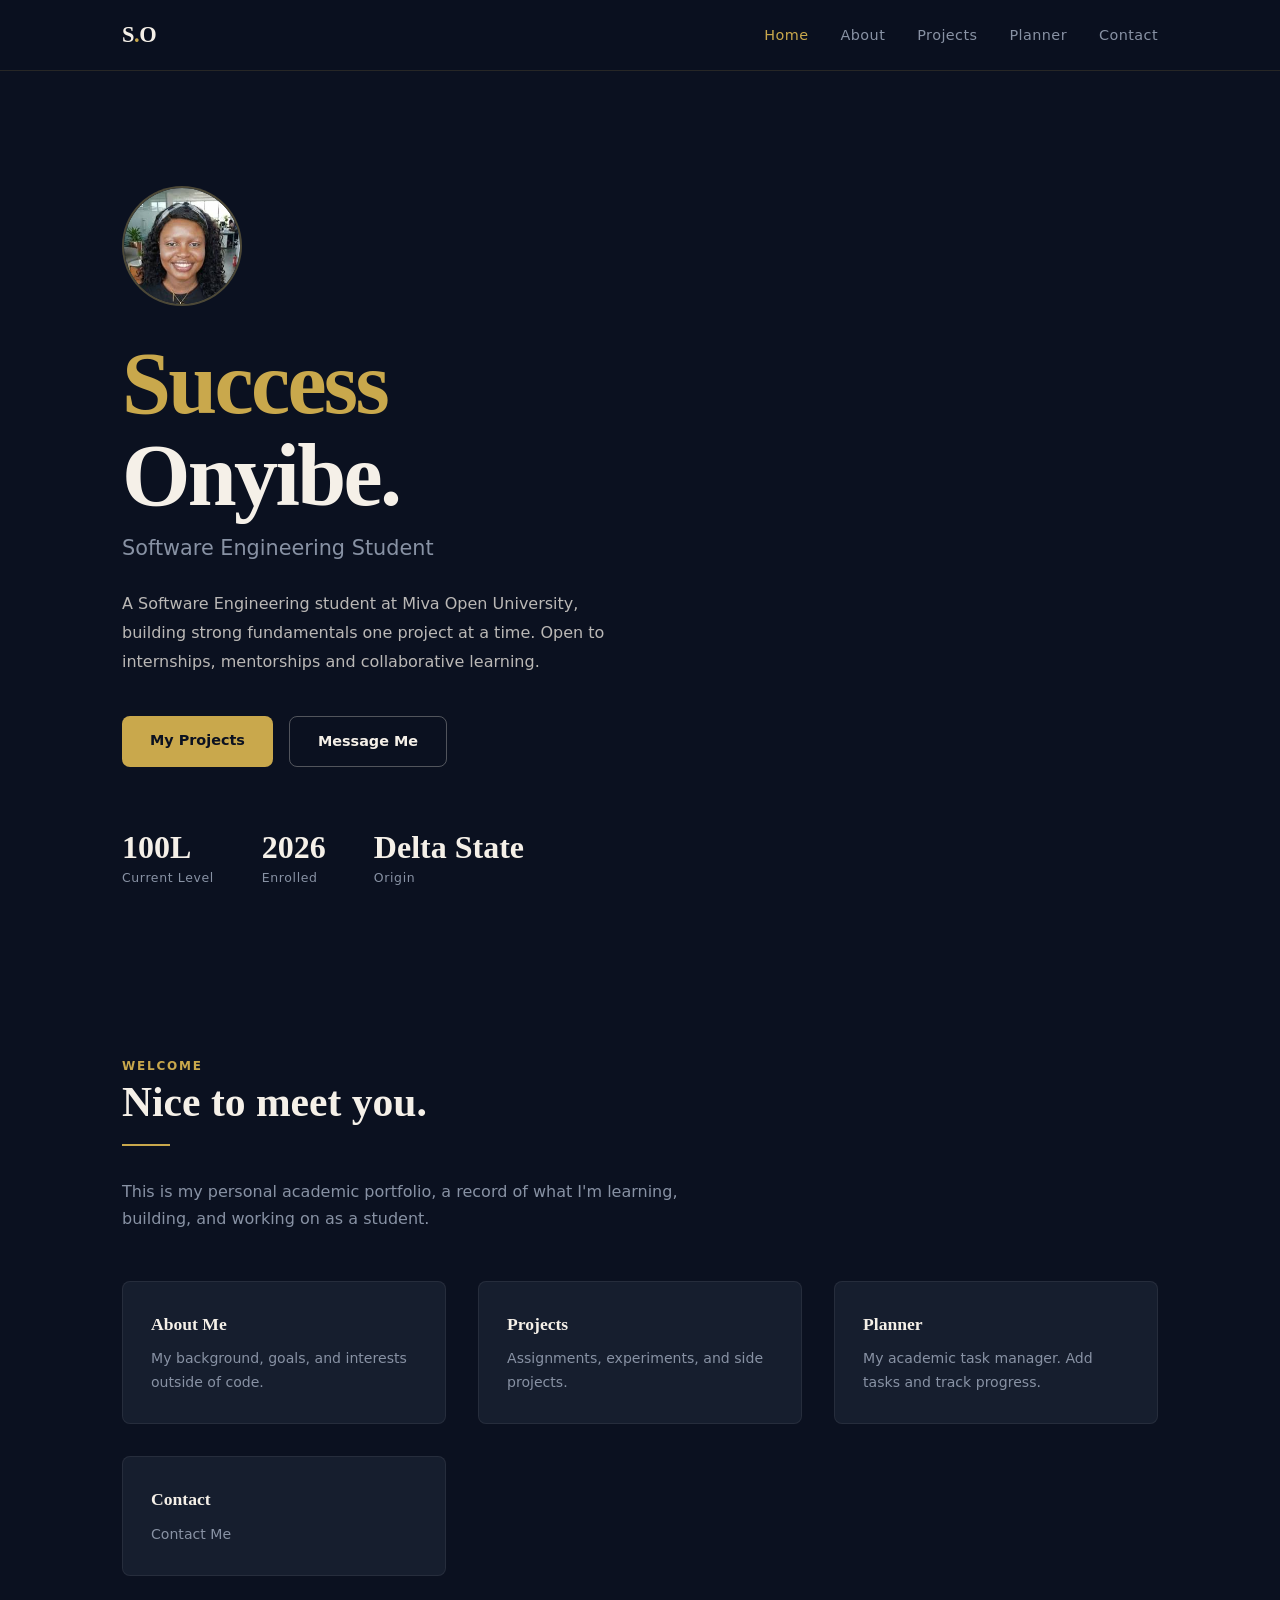
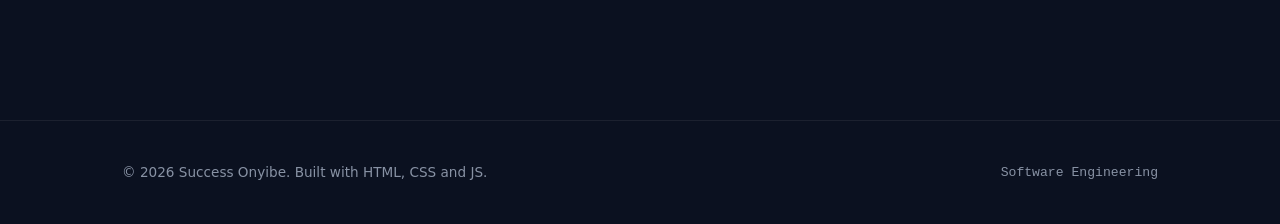
==== index.html @ 8c94c054 "Adding project files" ====
<!DOCTYPE html>
<html lang="en">
<head>
  <meta charset="UTF-8" />
  <meta name="viewport" content="width=device-width, initial-scale=1.0" />
  <title>Success Onyibe Portfolio</title>
  <meta name="description" content="Success Onyibe is a first-year Software Engineering student at Miva Open University, Lagos, Nigeria." />
  <link rel="stylesheet" href="style.css" />
</head>
<body>
  <header>
    <nav>
      <a href="index.html" class="nav-logo">S<span>.</span>O</a>
      <ul class="nav-links" id="nav-links">
        <li><a href="index.html" aria-current="page">Home</a></li>
        <li><a href="about.html">About</a></li>
        <li><a href="projects.html">Projects</a></li>
        <li><a href="planner.html">Planner</a></li>
        <li><a href="contact.html">Contact</a></li>
      </ul>
      <button class="hamburger" id="hamburger" aria-label="Toggle navigation" aria-expanded="false">
        <span></span><span></span><span></span>
      </button>
    </nav>
  </header>

  <main id="main">

    <section id="hero">
      <div class="hero-photo">
        <img src="photo.jpg" alt="Success Onyibe" />
      </div>

      <h1 class="hero-name">
        <em>Success</em><br />Onyibe.
      </h1>

      <p class="hero-role">Software Engineering Student</p>

      <p class="hero-bio">
        A Software Engineering student at Miva Open University, building strong fundamentals one project at a time. 
        Open to internships, mentorships and collaborative learning.
      </p>

      <div class="hero-actions">
        <a href="projects.html" class="btn btn-primary">My Projects</a>
        <a href="contact.html"  class="btn btn-outline">Message Me</a>
      </div>

      <div class="hero-stats">
        <div class="stat-item">
          <span class="stat-number">100L</span>
          <span class="stat-label">Current Level</span>
        </div>
        <div class="stat-item">
          <span class="stat-number">2026</span>
          <span class="stat-label">Enrolled</span>
        </div>
        <div class="stat-item">
          <span class="stat-number">Delta State</span>
          <span class="stat-label">Origin</span>
        </div>
      </div>
    </section>

    <section class="section">
      <div class="container">
        <span class="section-label">Welcome</span>
        <h2 class="section-title">Nice to meet you.</h2>
        <div class="divider"></div>
        <p class="section-sub">
          This is my personal academic portfolio, a record of what I'm learning,
          building, and working on as a student.
        </p>

        <div class="grid-3">
          <a href="about.html" class="card" style="text-decoration:none; color:inherit;">
            <h3 style="font-family:var(--font-display); font-size:1.1rem; color:var(--offwhite); margin-bottom:0.5rem;">About Me</h3>
            <p style="font-size:0.88rem; color:var(--slate);">My background, goals, and interests outside of code.</p>
          </a>

          <a href="projects.html" class="card" style="text-decoration:none; color:inherit;">
            <h3 style="font-family:var(--font-display); font-size:1.1rem; color:var(--offwhite); margin-bottom:0.5rem;">Projects</h3>
            <p style="font-size:0.88rem; color:var(--slate);">Assignments, experiments, and side projects.</p>
          </a>

          <a href="planner.html" class="card" style="text-decoration:none; color:inherit;">
            <h3 style="font-family:var(--font-display); font-size:1.1rem; color:var(--offwhite); margin-bottom:0.5rem;">Planner</h3>
            <p style="font-size:0.88rem; color:var(--slate);">My academic task manager. Add tasks and track progress.</p>
          </a>

          <a href="contact.html" class="card" style="text-decoration:none; color:inherit;">
            <h3 style="font-family:var(--font-display); font-size:1.1rem; color:var(--offwhite); margin-bottom:0.5rem;">Contact</h3>
            <p style="font-size:0.88rem; color:var(--slate);">Contact Me</p>
          </a>
        </div>
        
      </div>
    </section>

  </main>

  <footer>
    <div class="container footer-inner">
      <p class="footer-copy">&copy; 2026 Success Onyibe. Built with HTML, CSS and JS.</p>
      <p class="footer-note">Software Engineering</p>
    </div>
  </footer>

  <script src="script.js"></script>
</body>
</html>
---- style.css ----
/* ============================================================
   PORTFOLIO STYLESHEET — Success Onyibe
   All vanilla CSS. No libraries or frameworks.
   ============================================================ */


/* ── 1. CUSTOM PROPERTIES (variables) ── */
:root {
  --navy:      #0B1120;
  --navy-mid:  #111827;
  --navy-card: #161E2E;
  --gold:      #C9A84C;
  --gold-dim:  #a07e30;
  --offwhite:  #F5F0E8;
  --slate:     #8892A4;
  --white:     #ffffff;

  --font-display: Georgia, "Times New Roman", serif;
  --font-body:    system-ui, -apple-system, sans-serif;
  --font-mono:    "Courier New", Courier, monospace;

  --radius:   8px;
  --max-w:    1100px;
  --gap:      2rem;
  --transition: 0.25s ease;
}


/* ── 2. RESET & BASE ── */
*, *::before, *::after {
  box-sizing: border-box;
  margin: 0;
  padding: 0;
}

html {
  scroll-behavior: smooth;
}

body {
  background-color: var(--navy);
  color: var(--offwhite);
  font-family: var(--font-body);
  font-size: 1rem;
  line-height: 1.7;
  min-height: 100vh;
}

img {
  display: block;
  max-width: 100%;
}

a {
  color: var(--gold);
  text-decoration: none;
  transition: opacity var(--transition);
}

a:hover {
  opacity: 0.8;
}

ul {
  list-style: none;
}


/* ── 3. SKIP LINK (accessibility) ── */
.skip-link {
  position: absolute;
  top: -100px;
  left: 1rem;
  background: var(--gold);
  color: var(--navy);
  padding: 0.5rem 1rem;
  border-radius: var(--radius);
  font-weight: 700;
  z-index: 9999;
  transition: top 0.2s;
}

.skip-link:focus {
  top: 1rem;
}


/* ── 4. NAVIGATION ── */
header {
  position: sticky;
  top: 0;
  z-index: 100;
  background: rgba(11, 17, 32, 0.92);
  backdrop-filter: blur(10px);
  border-bottom: 1px solid rgba(201, 168, 76, 0.15);
}

nav {
  max-width: var(--max-w);
  margin: 0 auto;
  padding: 1rem 2rem;
  display: flex;
  align-items: center;
  justify-content: space-between;
}

.nav-logo {
  font-family: var(--font-display);
  font-size: 1.4rem;
  font-weight: 700;
  color: var(--offwhite);
  letter-spacing: -0.02em;
}

.nav-logo span {
  color: var(--gold);
}

.nav-links {
  display: flex;
  gap: 2rem;
}

.nav-links a {
  color: var(--slate);
  font-size: 0.9rem;
  font-weight: 500;
  letter-spacing: 0.03em;
  transition: color var(--transition);
}

.nav-links a:hover,
.nav-links a[aria-current="page"] {
  color: var(--offwhite);
  opacity: 1;
}

.nav-links a[aria-current="page"] {
  color: var(--gold);
}

/* Hamburger (mobile) */
.hamburger {
  display: none;
  flex-direction: column;
  gap: 5px;
  background: none;
  border: none;
  cursor: pointer;
  padding: 4px;
}

.hamburger span {
  display: block;
  width: 24px;
  height: 2px;
  background: var(--offwhite);
  transition: transform var(--transition), opacity var(--transition);
}

.hamburger.open span:nth-child(1) { transform: rotate(45deg) translate(5px, 5px); }
.hamburger.open span:nth-child(2) { opacity: 0; }
.hamburger.open span:nth-child(3) { transform: rotate(-45deg) translate(5px, -5px); }


/* ── 5. LAYOUT HELPERS ── */
.container {
  max-width: var(--max-w);
  margin: 0 auto;
  padding: 0 2rem;
}

.section {
  padding: 5rem 0;
}

.section-label {
  font-size: 0.75rem;
  font-weight: 700;
  letter-spacing: 0.15em;
  text-transform: uppercase;
  color: var(--gold);
  margin-bottom: 0.75rem;
}

.section-title {
  font-family: var(--font-display);
  font-size: clamp(1.8rem, 4vw, 2.6rem);
  font-weight: 700;
  color: var(--offwhite);
  line-height: 1.2;
  margin-bottom: 1rem;
}

.section-sub {
  color: var(--slate);
  max-width: 560px;
  margin-bottom: 3rem;
}

/* divider line */
.divider {
  width: 48px;
  height: 2px;
  background: var(--gold);
  margin: 1rem 0 2rem;
}


/* ── 6. BUTTONS ── */
.btn {
  display: inline-block;
  padding: 0.75rem 1.75rem;
  border-radius: var(--radius);
  font-size: 0.9rem;
  font-weight: 600;
  cursor: pointer;
  transition: transform var(--transition), box-shadow var(--transition);
  border: none;
}

.btn:hover {
  transform: translateY(-2px);
  box-shadow: 0 6px 20px rgba(0,0,0,0.4);
  opacity: 1;
}

.btn-primary {
  background: var(--gold);
  color: var(--navy);
}

.btn-outline {
  background: transparent;
  color: var(--offwhite);
  border: 1px solid rgba(245, 240, 232, 0.3);
}

.btn-outline:hover {
  border-color: var(--gold);
  color: var(--gold);
}


/* ── 7. HERO SECTION ── */
#hero {
  min-height: 100vh;
  display: flex;
  flex-direction: column;
  justify-content: center;
  padding: 6rem 2rem 4rem;
  max-width: var(--max-w);
  margin: 0 auto;
}

.hero-greeting {
  font-family: var(--font-mono);
  font-size: 0.9rem;
  color: var(--gold);
  margin-bottom: 1.25rem;
  display: flex;
  align-items: center;
  gap: 0.5rem;
}

.hero-greeting::before {
  content: ">";
  font-weight: 700;
}

.hero-name {
  font-family: var(--font-display);
  font-size: clamp(2.8rem, 8vw, 5.5rem);
  font-weight: 700;
  line-height: 1.05;
  color: var(--offwhite);
  letter-spacing: -0.03em;
  margin-bottom: 0.5rem;
}

.hero-name em {
  color: var(--gold);
  font-style: normal;
}

.hero-role {
  font-size: clamp(1rem, 2.5vw, 1.3rem);
  color: var(--slate);
  margin-bottom: 1.5rem;
}

.hero-bio {
  max-width: 520px;
  color: rgba(245, 240, 232, 0.75);
  line-height: 1.8;
  margin-bottom: 2.5rem;
}

.hero-actions {
  display: flex;
  gap: 1rem;
  flex-wrap: wrap;
  margin-bottom: 4rem;
}

.hero-stats {
  display: flex;
  gap: 3rem;
  flex-wrap: wrap;
}

.stat-item {
  display: flex;
  flex-direction: column;
}

.stat-number {
  font-family: var(--font-display);
  font-size: 2rem;
  font-weight: 700;
  color: var(--offwhite);
  line-height: 1;
}

.stat-label {
  font-size: 0.78rem;
  color: var(--slate);
  letter-spacing: 0.05em;
  margin-top: 0.25rem;
}

/* Photo placeholder (for when student adds real photo) */
.hero-photo {
  width: 120px;
  height: 120px;
  border-radius: 50%;
  background: var(--navy-card);
  border: 2px solid rgba(201, 168, 76, 0.3);
  display: flex;
  align-items: center;
  justify-content: center;
  font-size: 2.5rem;
  margin-bottom: 2rem;
  overflow: hidden;
}

.hero-photo img {
  width: 100%;
  height: 100%;
  object-fit: cover;
  border-radius: 50%;
}


/* ── 8. CARDS ── */
.card {
  background: var(--navy-card);
  border: 1px solid rgba(245, 240, 232, 0.07);
  border-radius: var(--radius);
  padding: 1.75rem;
  transition: border-color var(--transition), transform var(--transition);
}

.card:hover {
  border-color: rgba(201, 168, 76, 0.35);
  transform: translateY(-3px);
}

/* Grid for 3 columns */
.grid-3 {
  display: grid;
  grid-template-columns: repeat(3, 1fr);
  gap: var(--gap);
}

/* Grid for 2 columns */
.grid-2 {
  display: grid;
  grid-template-columns: repeat(2, 1fr);
  gap: var(--gap);
}


/* ── 9. SKILLS PAGE ── */
.skill-bar-wrap {
  margin-top: 0.75rem;
}

.skill-bar-label {
  display: flex;
  justify-content: space-between;
  font-size: 0.82rem;
  color: var(--slate);
  margin-bottom: 0.4rem;
}

.skill-bar-track {
  height: 4px;
  background: rgba(245, 240, 232, 0.08);
  border-radius: 4px;
  overflow: hidden;
}

.skill-bar-fill {
  height: 100%;
  background: var(--gold);
  border-radius: 4px;
  width: 0;
  transition: width 1s ease;
}

.skill-name {
  font-weight: 600;
  color: var(--offwhite);
  margin-bottom: 0.3rem;
}

.skill-desc {
  font-size: 0.85rem;
  color: var(--slate);
}

/* Tools list */
.tools-list {
  display: flex;
  flex-wrap: wrap;
  gap: 0.6rem;
  margin-top: 2rem;
}

.tool-tag {
  background: rgba(201, 168, 76, 0.1);
  border: 1px solid rgba(201, 168, 76, 0.25);
  color: var(--gold);
  padding: 0.35rem 0.85rem;
  border-radius: 99px;
  font-size: 0.82rem;
  font-family: var(--font-mono);
}


/* ── 10. PROJECTS PAGE ── */
.project-card {
  background: var(--navy-card);
  border: 1px solid rgba(245, 240, 232, 0.07);
  border-radius: var(--radius);
  overflow: hidden;
  transition: border-color var(--transition), transform var(--transition);
}

.project-card:hover {
  border-color: rgba(201, 168, 76, 0.35);
  transform: translateY(-3px);
}

.project-img {
  width: 100%;
  height: 180px;
  background: var(--navy-mid);
  display: flex;
  align-items: center;
  justify-content: center;
  color: var(--slate);
  font-size: 0.85rem;
  font-family: var(--font-mono);
  border-bottom: 1px solid rgba(245, 240, 232, 0.06);
}

.project-img img {
  width: 100%;
  height: 100%;
  object-fit: cover;
}

.project-body {
  padding: 1.5rem;
}

.project-tag {
  font-size: 0.72rem;
  font-weight: 700;
  letter-spacing: 0.1em;
  text-transform: uppercase;
  color: var(--gold);
  margin-bottom: 0.5rem;
}

.project-title {
  font-family: var(--font-display);
  font-size: 1.15rem;
  color: var(--offwhite);
  margin-bottom: 0.6rem;
}

.project-desc {
  font-size: 0.88rem;
  color: var(--slate);
  line-height: 1.7;
  margin-bottom: 1.2rem;
}

.project-links {
  display: flex;
  gap: 1rem;
  font-size: 0.85rem;
}

.project-links a {
  color: var(--gold);
  font-weight: 600;
}


/* ── 11. ACADEMIC PLANNER ── */
.planner-form {
  display: flex;
  gap: 0.75rem;
  margin-bottom: 2rem;
  flex-wrap: wrap;
}

.planner-form input,
.planner-form select {
  flex: 1;
  min-width: 160px;
  padding: 0.7rem 1rem;
  background: var(--navy-card);
  border: 1px solid rgba(245, 240, 232, 0.12);
  border-radius: var(--radius);
  color: var(--offwhite);
  font-family: var(--font-body);
  font-size: 0.9rem;
  outline: none;
  transition: border-color var(--transition);
}

.planner-form input:focus,
.planner-form select:focus {
  border-color: var(--gold);
}

.planner-form select option {
  background: var(--navy-mid);
}

.task-filters {
  display: flex;
  gap: 0.5rem;
  margin-bottom: 1.5rem;
  flex-wrap: wrap;
}

.filter-btn {
  padding: 0.4rem 1rem;
  border-radius: 99px;
  border: 1px solid rgba(245, 240, 232, 0.12);
  background: transparent;
  color: var(--slate);
  font-size: 0.82rem;
  cursor: pointer;
  transition: all var(--transition);
}

.filter-btn.active,
.filter-btn:hover {
  background: var(--gold);
  color: var(--navy);
  border-color: var(--gold);
}

/* task list */
#task-list {
  display: flex;
  flex-direction: column;
  gap: 0.75rem;
}

.task-item {
  display: flex;
  align-items: center;
  gap: 1rem;
  background: var(--navy-card);
  border: 1px solid rgba(245, 240, 232, 0.07);
  border-radius: var(--radius);
  padding: 1rem 1.25rem;
  transition: border-color var(--transition);
  animation: slideIn 0.25s ease;
}

@keyframes slideIn {
  from { opacity: 0; transform: translateY(-8px); }
  to   { opacity: 1; transform: translateY(0); }
}

.task-item.done {
  opacity: 0.5;
}

.task-checkbox {
  width: 18px;
  height: 18px;
  border: 2px solid var(--slate);
  border-radius: 4px;
  cursor: pointer;
  flex-shrink: 0;
  display: flex;
  align-items: center;
  justify-content: center;
  transition: all var(--transition);
  background: transparent;
  color: transparent;
  font-size: 12px;
}

.task-item.done .task-checkbox {
  background: var(--gold);
  border-color: var(--gold);
  color: var(--navy);
}

.task-text {
  flex: 1;
  font-size: 0.92rem;
}

.task-item.done .task-text {
  text-decoration: line-through;
}

.task-priority {
  font-size: 0.72rem;
  font-weight: 700;
  letter-spacing: 0.08em;
  text-transform: uppercase;
  padding: 0.2rem 0.6rem;
  border-radius: 99px;
}

.priority-high   { background: rgba(239,68,68,0.15);  color: #f87171; }
.priority-medium { background: rgba(201,168,76,0.15); color: var(--gold); }
.priority-low    { background: rgba(34,197,94,0.1);   color: #4ade80; }

.task-delete {
  background: none;
  border: none;
  color: var(--slate);
  cursor: pointer;
  font-size: 1.1rem;
  padding: 0.2rem 0.4rem;
  border-radius: 4px;
  transition: color var(--transition);
  line-height: 1;
}

.task-delete:hover {
  color: #f87171;
}

.planner-empty {
  text-align: center;
  color: var(--slate);
  padding: 3rem 0;
  font-size: 0.9rem;
}

/* stats row */
.planner-stats {
  display: flex;
  gap: 1.5rem;
  margin-bottom: 1.5rem;
  flex-wrap: wrap;
}

.planner-stat {
  font-size: 0.85rem;
  color: var(--slate);
}

.planner-stat strong {
  color: var(--offwhite);
}


/* ── 12. CONTACT PAGE ── */
.contact-grid {
  display: grid;
  grid-template-columns: 1fr 1.5fr;
  gap: 4rem;
  align-items: start;
}

.contact-info h3 {
  font-family: var(--font-display);
  font-size: 1.2rem;
  color: var(--offwhite);
  margin-bottom: 0.5rem;
}

.contact-info p {
  color: var(--slate);
  font-size: 0.9rem;
  margin-bottom: 1.5rem;
}

.contact-link-item {
  display: flex;
  align-items: center;
  gap: 0.75rem;
  margin-bottom: 1rem;
  font-size: 0.9rem;
  color: var(--offwhite);
}

.contact-link-item a {
  color: var(--slate);
  transition: color var(--transition);
}

.contact-link-item a:hover {
  color: var(--gold);
  opacity: 1;
}

.contact-icon {
  width: 36px;
  height: 36px;
  background: rgba(201, 168, 76, 0.1);
  border-radius: 8px;
  display: flex;
  align-items: center;
  justify-content: center;
  font-size: 1rem;
  flex-shrink: 0;
}

/* form */
.contact-form {
  display: flex;
  flex-direction: column;
  gap: 1.25rem;
}

.form-group {
  display: flex;
  flex-direction: column;
  gap: 0.4rem;
}

.form-group label {
  font-size: 0.82rem;
  font-weight: 600;
  color: var(--slate);
  letter-spacing: 0.05em;
  text-transform: uppercase;
}

.form-group input,
.form-group textarea {
  background: var(--navy-card);
  border: 1px solid rgba(245, 240, 232, 0.1);
  border-radius: var(--radius);
  color: var(--offwhite);
  font-family: var(--font-body);
  font-size: 0.95rem;
  padding: 0.8rem 1rem;
  outline: none;
  transition: border-color var(--transition);
  resize: vertical;
}

.form-group input:focus,
.form-group textarea:focus {
  border-color: var(--gold);
}

.form-error {
  font-size: 0.8rem;
  color: #f87171;
  display: none;
}

.form-error.show {
  display: block;
}

.form-success {
  background: rgba(34, 197, 94, 0.1);
  border: 1px solid rgba(34, 197, 94, 0.3);
  color: #4ade80;
  padding: 1rem;
  border-radius: var(--radius);
  font-size: 0.9rem;
  display: none;
}

.form-success.show {
  display: block;
}


/* ── 13. ABOUT PAGE ── */
.about-grid {
  display: grid;
  grid-template-columns: 1fr 2fr;
  gap: 4rem;
  align-items: start;
}

.about-photo {
  width: 100%;
  aspect-ratio: 1;
  background: var(--navy-card);
  border-radius: var(--radius);
  border: 1px solid rgba(201, 168, 76, 0.15);
  display: flex;
  align-items: center;
  justify-content: center;
  font-size: 4rem;
  overflow: hidden;
}

.about-photo img {
  width: 100%;
  height: 100%;
  object-fit: cover;
  border-radius: var(--radius);
}

.about-info h3 {
  font-family: var(--font-display);
  font-size: 1.1rem;
  color: var(--gold);
  margin-bottom: 0.6rem;
  margin-top: 1.5rem;
}

.about-info h3:first-child {
  margin-top: 0;
}

.about-info p,
.about-info li {
  color: rgba(245, 240, 232, 0.8);
  font-size: 0.95rem;
  line-height: 1.8;
}

.about-info ul {
  padding-left: 1.2rem;
}

.about-info ul li {
  list-style: disc;
  margin-bottom: 0.3rem;
}

/* Interests grid */
.interests-grid {
  display: grid;
  grid-template-columns: repeat(2, 1fr);
  gap: 0.75rem;
  margin-top: 0.75rem;
}

.interest-item {
  background: var(--navy-card);
  border: 1px solid rgba(245, 240, 232, 0.07);
  border-radius: var(--radius);
  padding: 0.75rem 1rem;
  font-size: 0.88rem;
  color: var(--offwhite);
  display: flex;
  align-items: center;
  gap: 0.5rem;
}

.interest-item span:first-child {
  font-size: 1.1rem;
}


/* ── 14. FOOTER ── */
footer {
  border-top: 1px solid rgba(245, 240, 232, 0.07);
  padding: 2.5rem 2rem;
  margin-top: 4rem;
}

.footer-inner {
  display: flex;
  align-items: center;
  justify-content: space-between;
  flex-wrap: wrap;
  gap: 1rem;
}

.footer-copy {
  font-size: 0.85rem;
  color: var(--slate);
}

.footer-note {
  font-size: 0.82rem;
  color: var(--slate);
  font-family: var(--font-mono);
}


/* ── 15. PAGE HERO (inner pages) ── */
.page-hero {
  padding: 5rem 2rem 3rem;
  max-width: var(--max-w);
  margin: 0 auto;
  border-bottom: 1px solid rgba(245, 240, 232, 0.06);
  margin-bottom: 4rem;
}

.page-hero .section-label {
  margin-bottom: 0.5rem;
}


/* ── 16. TABLE (for about page) ── */
.edu-table {
  width: 100%;
  border-collapse: collapse;
  margin-top: 0.75rem;
  font-size: 0.88rem;
}

.edu-table th {
  text-align: left;
  padding: 0.6rem 1rem;
  background: rgba(201, 168, 76, 0.08);
  color: var(--gold);
  font-weight: 600;
  font-size: 0.78rem;
  letter-spacing: 0.08em;
  text-transform: uppercase;
}

.edu-table td {
  padding: 0.7rem 1rem;
  color: rgba(245, 240, 232, 0.8);
  border-bottom: 1px solid rgba(245, 240, 232, 0.05);
}

.edu-table tr:last-child td {
  border-bottom: none;
}


/* ── 17. MEDIA (video/audio section on projects) ── */
.media-embed {
  width: 100%;
  border-radius: var(--radius);
  border: 1px solid rgba(245, 240, 232, 0.07);
  overflow: hidden;
  background: var(--navy-card);
}

.media-embed iframe,
.media-embed video,
.media-embed audio {
  width: 100%;
  display: block;
}

.audio-wrap {
  padding: 1.5rem;
}

.audio-wrap p {
  font-size: 0.85rem;
  color: var(--slate);
  margin-bottom: 0.75rem;
}

.audio-wrap audio {
  width: 100%;
}


/* ── 18. ANIMATIONS ── */
/* (removed scroll-triggered fade-in and typewriter cursor) */


/* ── 19. RESPONSIVE ── */
@media (max-width: 768px) {
  .nav-links {
    display: none;
    flex-direction: column;
    position: absolute;
    top: 100%;
    left: 0;
    right: 0;
    background: var(--navy-mid);
    padding: 1.5rem 2rem;
    gap: 1.25rem;
    border-bottom: 1px solid rgba(201, 168, 76, 0.15);
  }

  .nav-links.open {
    display: flex;
  }

  header {
    position: relative;
  }

  .hamburger {
    display: flex;
  }

  .grid-3 {
    grid-template-columns: 1fr;
  }

  .grid-2 {
    grid-template-columns: 1fr;
  }

  .contact-grid {
    grid-template-columns: 1fr;
    gap: 2.5rem;
  }

  .about-grid {
    grid-template-columns: 1fr;
  }

  .about-photo {
    max-width: 200px;
  }

  .hero-stats {
    gap: 2rem;
  }

  .footer-inner {
    flex-direction: column;
    text-align: center;
  }
}

@media (max-width: 480px) {
  nav {
    padding: 1rem;
  }

  .container {
    padding: 0 1rem;
  }

  .section {
    padding: 3.5rem 0;
  }

  #hero {
    padding: 4rem 1rem 3rem;
  }

  .page-hero {
    padding: 3.5rem 1rem 2rem;
  }

  .interests-grid {
    grid-template-columns: 1fr;
  }
}

/* Reduced motion */
@media (prefers-reduced-motion: reduce) {
  *, *::before, *::after {
    animation-duration: 0.01ms !important;
    transition-duration: 0.01ms !important;
  }
}
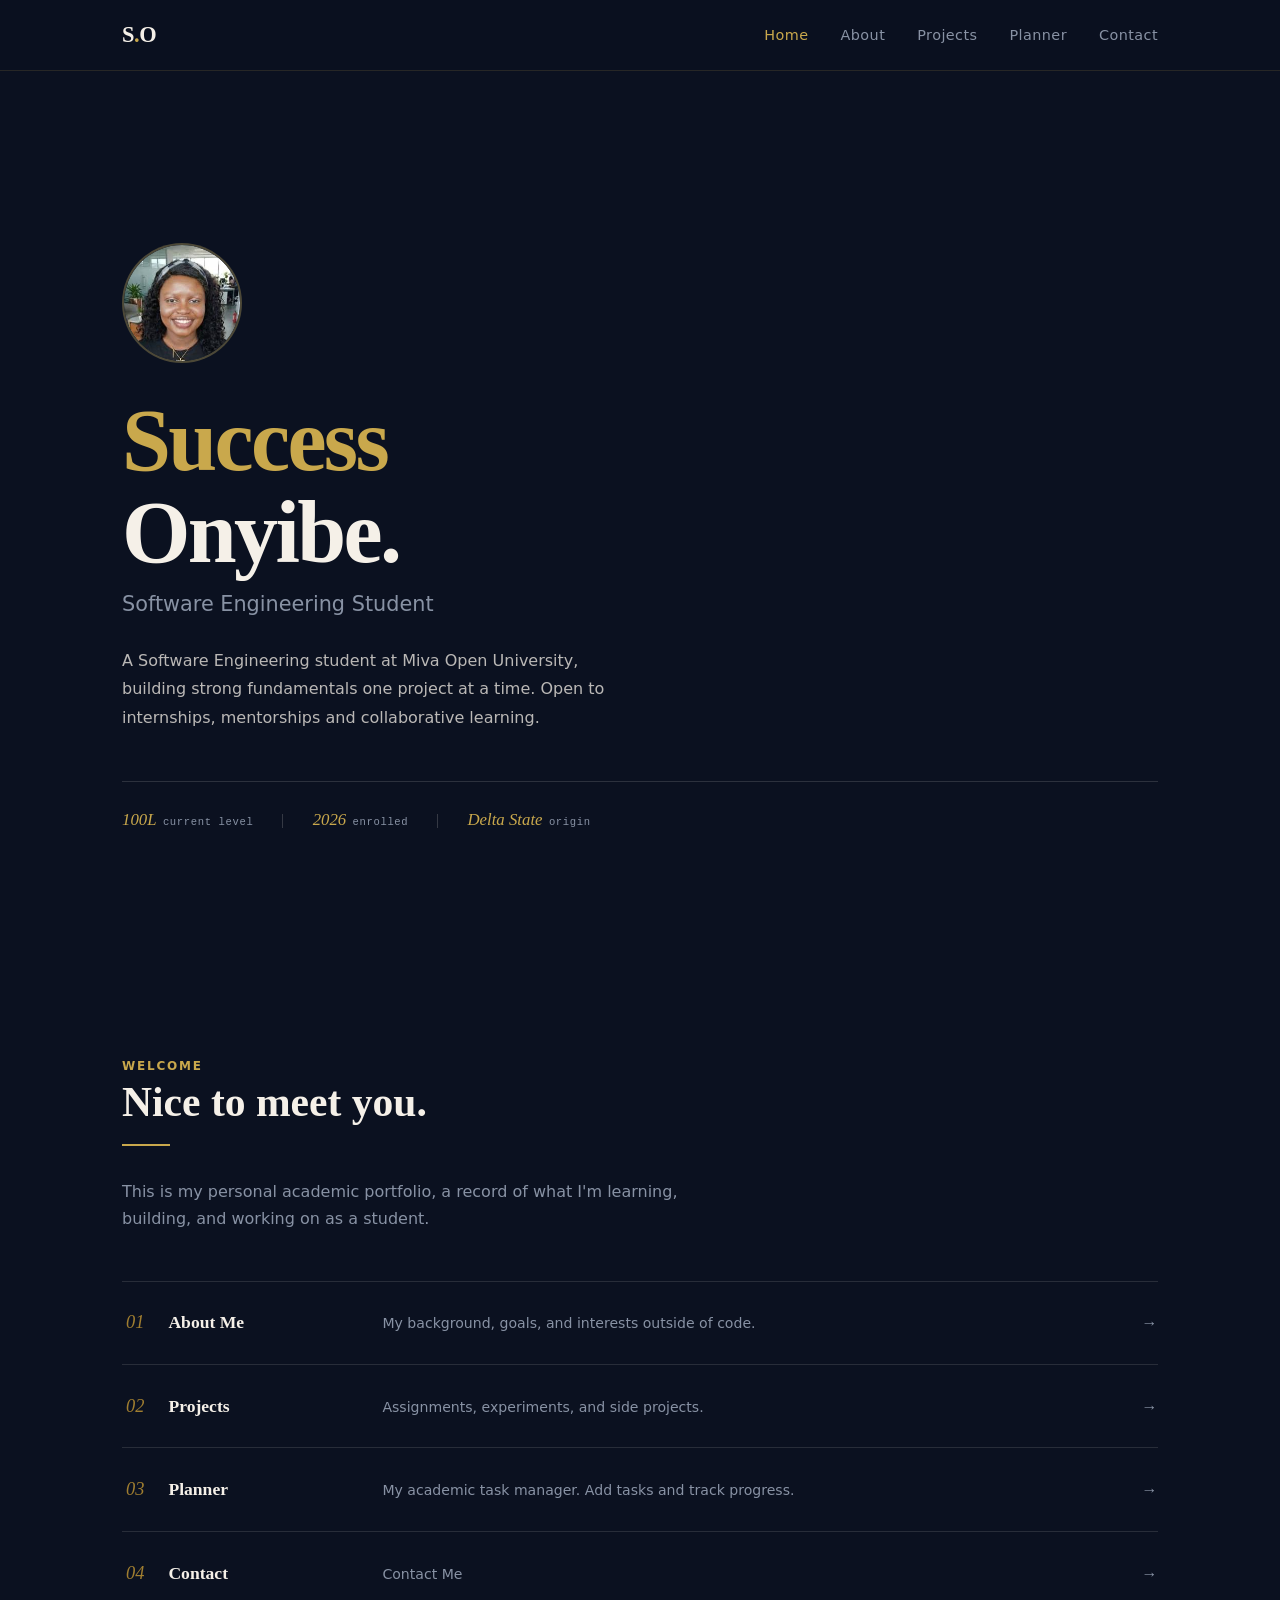
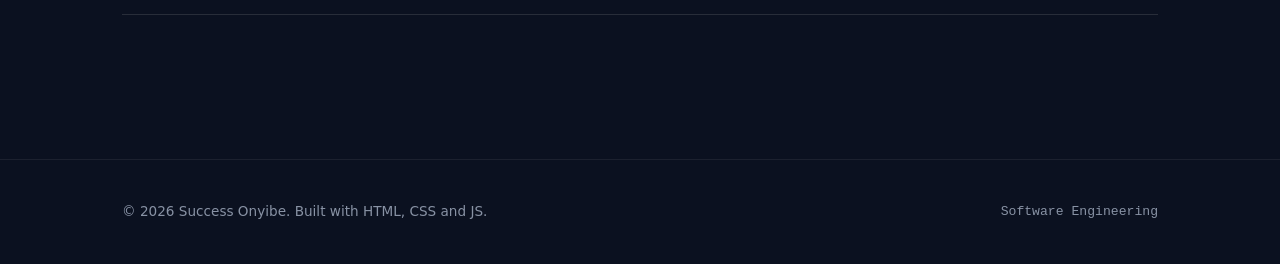
==== commit ee532ec7: "Text Updates" ====
--- a/index.html
+++ b/index.html
@@ -4,7 +4,7 @@
   <meta charset="UTF-8" />
   <meta name="viewport" content="width=device-width, initial-scale=1.0" />
   <title>Success Onyibe Portfolio</title>
-  <meta name="description" content="Success Onyibe is a first-year Software Engineering student at Miva Open University, Lagos, Nigeria." />
+  <meta name="description" content="Success Onyibe is a first-year Software Engineering student at Miva Open University,Nigeria." />
   <link rel="stylesheet" href="style.css" />
 </head>
 <body>
@@ -44,7 +44,6 @@
 
       <div class="hero-actions">
         <a href="projects.html" class="btn btn-primary">My Projects</a>
-        <a href="contact.html"  class="btn btn-outline">Message Me</a>
       </div>
 
       <div class="hero-stats">
--- a/style.css
+++ b/style.css
@@ -1,10 +1,4 @@
-/* ============================================================
-   PORTFOLIO STYLESHEET — Success Onyibe
-   All vanilla CSS. No libraries or frameworks.
-   ============================================================ */
-
-
-/* ── 1. CUSTOM PROPERTIES (variables) ── */
+/*1. CUSTOM PROPERTIES (variables)*/
 :root {
   --navy:      #0B1120;
   --navy-mid:  #111827;
@@ -26,7 +20,7 @@
 }
 
 
-/* ── 2. RESET & BASE ── */
+/*2. RESET & BASE*/
 *, *::before, *::after {
   box-sizing: border-box;
   margin: 0;
@@ -66,7 +60,7 @@
 }
 
 
-/* ── 3. SKIP LINK (accessibility) ── */
+/*3. SKIP LINK (accessibility)*/
 .skip-link {
   position: absolute;
   top: -100px;
@@ -85,7 +79,7 @@
 }
 
 
-/* ── 4. NAVIGATION ── */
+/*4. NAVIGATION*/
 header {
   position: sticky;
   top: 0;
@@ -163,7 +157,7 @@
 .hamburger.open span:nth-child(3) { transform: rotate(-45deg) translate(5px, -5px); }
 
 
-/* ── 5. LAYOUT HELPERS ── */
+/*5. LAYOUT HELPERS*/
 .container {
   max-width: var(--max-w);
   margin: 0 auto;
@@ -207,7 +201,7 @@
 }
 
 
-/* ── 6. BUTTONS ── */
+/* 6. BUTTONS */
 .btn {
   display: inline-block;
   padding: 0.75rem 1.75rem;
@@ -242,7 +236,77 @@
 }
 
 
-/* ── 7. HERO SECTION ── */
+/* 6b. HERO ACTION LINKS */
+.hero-actions {
+  justify-content: center;
+  align-items: center;
+  column-gap: 0;
+}
+
+.hero-actions .btn {
+  position: relative;
+  display: inline-block;
+  background: none;
+  border: none;
+  border-radius: 0;
+  padding: 0.3rem 0 0.6rem;
+  font-family: var(--font-mono);
+  font-size: 0.78rem;
+  font-weight: 600;
+  letter-spacing: 0.15em;
+  text-transform: uppercase;
+  color: var(--slate);
+}
+
+.hero-actions .btn::after {
+  content: "";
+  position: absolute;
+  left: 50%;
+  bottom: 0;
+  width: 0;
+  height: 1px;
+  background: currentColor;
+  transform: translateX(-50%);
+  transition: width var(--transition);
+}
+
+.hero-actions .btn:hover {
+  transform: none;
+  box-shadow: none;
+  color: var(--offwhite);
+}
+
+.hero-actions .btn:hover::after {
+  width: 100%;
+}
+
+.hero-actions .btn-primary {
+  color: var(--gold);
+  margin-right: 2.5rem;
+}
+
+.hero-actions .btn-primary:hover {
+  color: var(--gold);
+}
+
+.hero-actions .btn-primary::before {
+  content: "";
+  position: absolute;
+  right: -1.35rem;
+  top: 50%;
+  width: 3px;
+  height: 3px;
+  border-radius: 50%;
+  background: rgba(245, 240, 232, 0.3);
+  transform: translateY(-50%);
+}
+
+.hero-actions .btn-outline {
+  margin-left: 2.5rem;
+}
+
+
+/*7. HERO SECTION*/
 #hero {
   min-height: 100vh;
   display: flex;
@@ -297,39 +361,62 @@
 }
 
 .hero-actions {
-  display: flex;
-  gap: 1rem;
+  display: none;
+}
+
+/*Hero stats, reset as a running caption line*/
+.hero-stats {
+  display: flex;
+  align-items: baseline;
   flex-wrap: wrap;
-  margin-bottom: 4rem;
-}
-
-.hero-stats {
-  display: flex;
-  gap: 3rem;
-  flex-wrap: wrap;
+  row-gap: 0.75rem;
+  column-gap: 0;
+  padding-top: 1.85rem;
+  margin-top: 0.5rem;
+  border-top: 1px solid rgba(245, 240, 232, 0.14);
 }
 
 .stat-item {
   display: flex;
-  flex-direction: column;
+  align-items: baseline;
+  flex-direction: row;
+  position: relative;
+  margin-right: 1.85rem;
+  padding-right: 1.85rem;
+}
+
+.stat-item:not(:last-child)::after {
+  content: "";
+  position: absolute;
+  right: 0;
+  top: 0.15em;
+  width: 1px;
+  height: 0.85em;
+  background: rgba(245, 240, 232, 0.18);
 }
 
 .stat-number {
   font-family: var(--font-display);
-  font-size: 2rem;
-  font-weight: 700;
-  color: var(--offwhite);
+  font-style: italic;
+  font-weight: 400;
+  font-size: 1.05rem;
+  color: var(--gold);
   line-height: 1;
+  white-space: nowrap;
 }
 
 .stat-label {
-  font-size: 0.78rem;
-  color: var(--slate);
-  letter-spacing: 0.05em;
-  margin-top: 0.25rem;
-}
-
-/* Photo placeholder (for when student adds real photo) */
+  font-family: var(--font-mono);
+  font-size: 0.66rem;
+  letter-spacing: 0.06em;
+  text-transform: lowercase;
+  color: var(--slate);
+  margin-top: 0;
+  margin-left: 0.4rem;
+  white-space: nowrap;
+}
+
+
 .hero-photo {
   width: 120px;
   height: 120px;
@@ -352,7 +439,7 @@
 }
 
 
-/* ── 8. CARDS ── */
+/* 8. CARDS */
 .card {
   background: var(--navy-card);
   border: 1px solid rgba(245, 240, 232, 0.07);
@@ -373,6 +460,69 @@
   gap: var(--gap);
 }
 
+/* 8b. HOME NAV INDEX */
+.grid-3:has(> .card) {
+  display: flex;
+  flex-direction: column;
+  gap: 0;
+  border-top: 1px solid rgba(245, 240, 232, 0.12);
+  counter-reset: navindex;
+}
+
+.grid-3:has(> .card) .card {
+  counter-increment: navindex;
+  display: flex;
+  flex-wrap: wrap;
+  align-items: baseline;
+  column-gap: 1.5rem;
+  row-gap: 0.35rem;
+  padding: 1.6rem 0.25rem;
+  border: none;
+  border-bottom: 1px solid rgba(245, 240, 232, 0.12);
+  border-radius: 0;
+  background: transparent;
+  transform: none;
+  transition: padding-left var(--transition), background var(--transition), border-color var(--transition);
+}
+
+.grid-3:has(> .card) .card::before {
+  content: counter(navindex, decimal-leading-zero);
+  flex: 0 0 auto;
+  font-family: var(--font-display);
+  font-style: italic;
+  font-size: 1.15rem;
+  color: var(--gold-dim);
+}
+
+.grid-3:has(> .card) .card h3 {
+  flex: 0 1 190px;
+  margin-bottom: 0 !important;
+}
+
+.grid-3:has(> .card) .card p {
+  flex: 1 1 260px;
+}
+
+.grid-3:has(> .card) .card::after {
+  content: "\2192";
+  flex: 0 0 auto;
+  margin-left: auto;
+  font-family: var(--font-mono);
+  color: var(--slate);
+  transition: transform var(--transition), color var(--transition);
+}
+
+.grid-3:has(> .card) .card:hover {
+  background: rgba(201, 168, 76, 0.05);
+  padding-left: 1rem;
+  border-color: rgba(201, 168, 76, 0.3);
+}
+
+.grid-3:has(> .card) .card:hover::after {
+  color: var(--gold);
+  transform: translateX(5px);
+}
+
 /* Grid for 2 columns */
 .grid-2 {
   display: grid;
@@ -381,7 +531,7 @@
 }
 
 
-/* ── 9. SKILLS PAGE ── */
+/* 9. SKILLS PAGE */
 .skill-bar-wrap {
   margin-top: 0.75rem;
 }
@@ -511,7 +661,7 @@
 }
 
 
-/* ── 11. ACADEMIC PLANNER ── */
+/*11. ACADEMIC PLANNER*/
 .planner-form {
   display: flex;
   gap: 0.75rem;
@@ -681,7 +831,7 @@
 }
 
 
-/* ── 12. CONTACT PAGE ── */
+/*12. CONTACT PAGE*/
 .contact-grid {
   display: grid;
   grid-template-columns: 1fr 1.5fr;
@@ -798,7 +948,7 @@
 }
 
 
-/* ── 13. ABOUT PAGE ── */
+/*13. ABOUT PAGE*/
 .about-grid {
   display: grid;
   grid-template-columns: 1fr 2fr;
@@ -950,7 +1100,7 @@
 }
 
 
-/* ── 17. MEDIA (video/audio section on projects) ── */
+/*17. MEDIA (video/audio section on projects)*/
 .media-embed {
   width: 100%;
   border-radius: var(--radius);
@@ -979,11 +1129,6 @@
 .audio-wrap audio {
   width: 100%;
 }
-
-
-/* ── 18. ANIMATIONS ── */
-/* (removed scroll-triggered fade-in and typewriter cursor) */
-
 
 /* ── 19. RESPONSIVE ── */
 @media (max-width: 768px) {
@@ -1033,8 +1178,9 @@
     max-width: 200px;
   }
 
-  .hero-stats {
-    gap: 2rem;
+  .stat-item {
+    margin-right: 1.1rem;
+    padding-right: 1.1rem;
   }
 
   .footer-inner {
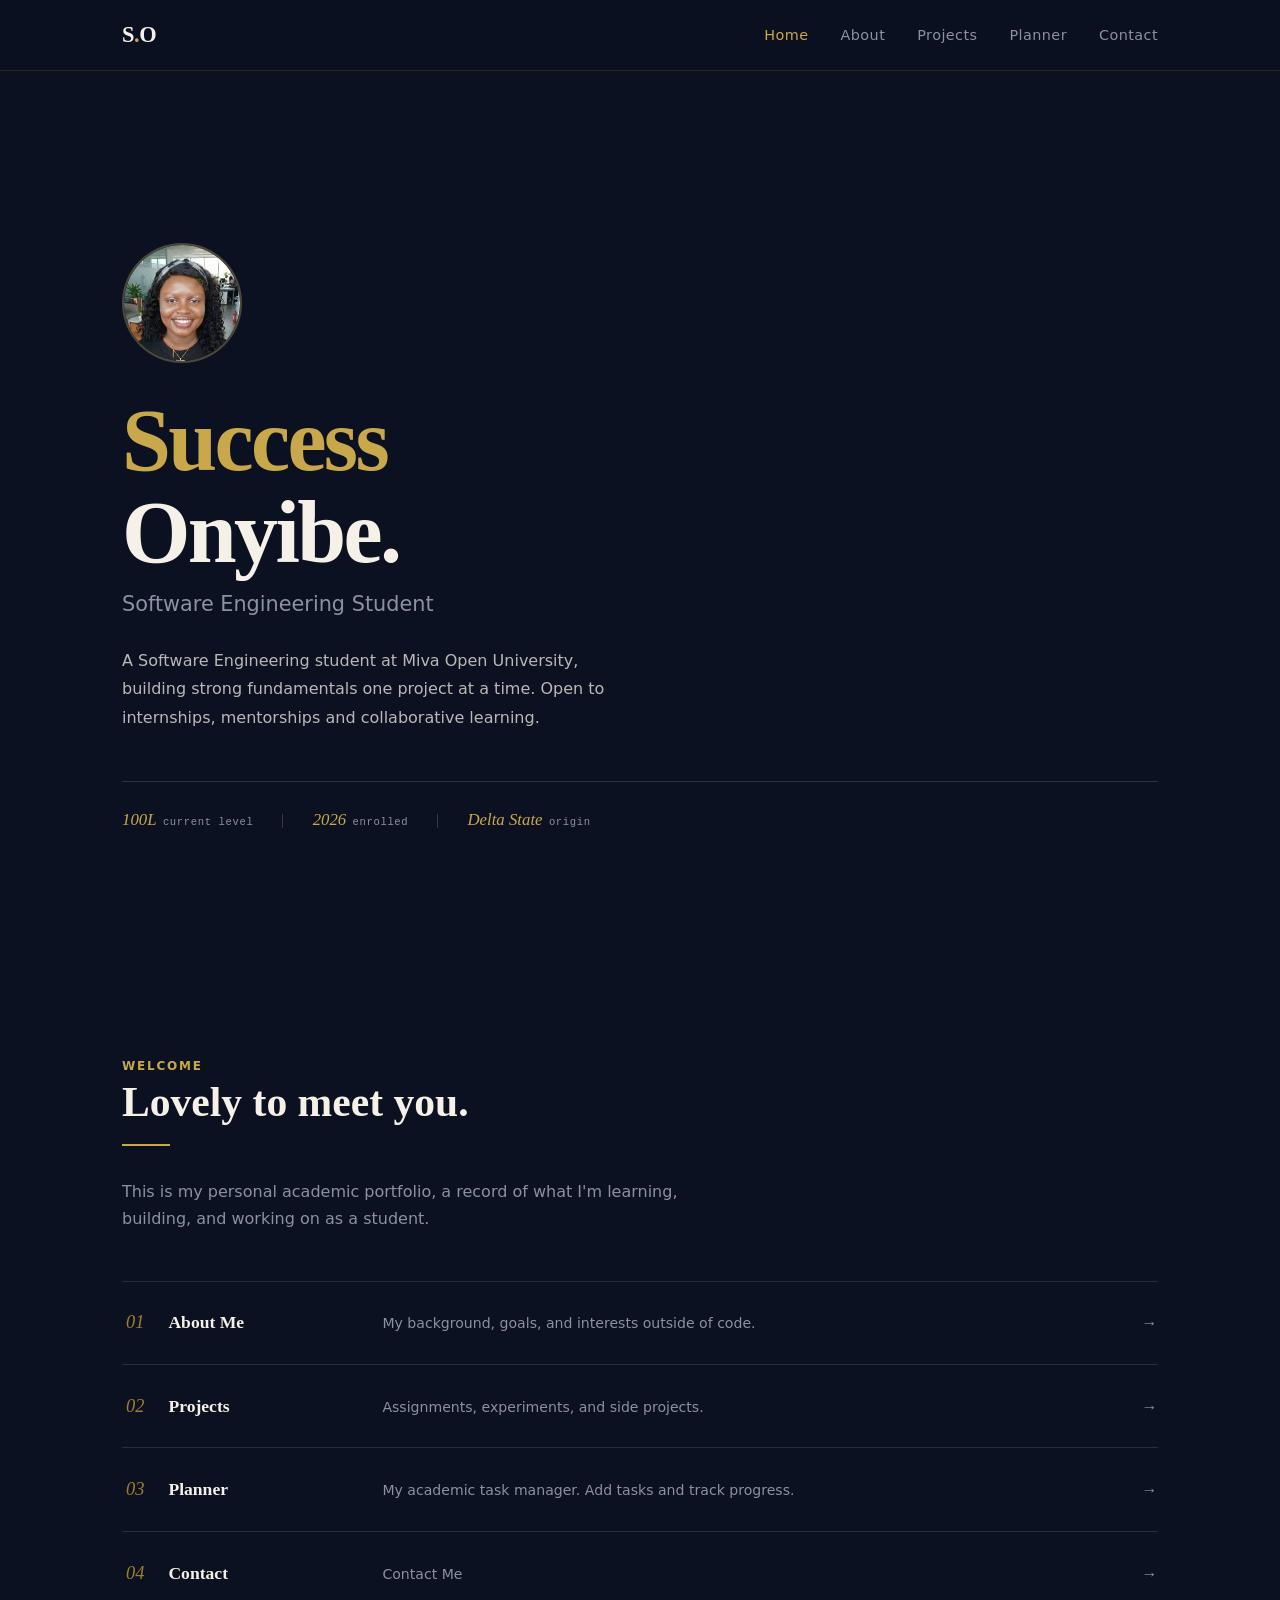
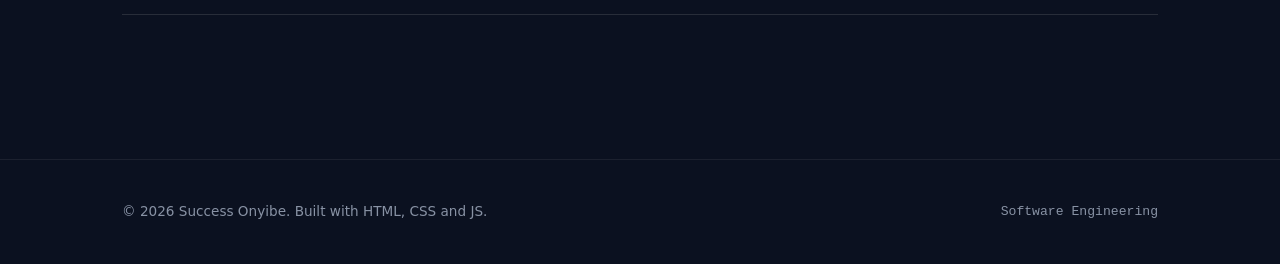
==== commit cfe3a3f5: "Edits made and documents added" ====
--- a/index.html
+++ b/index.html
@@ -65,7 +65,7 @@
     <section class="section">
       <div class="container">
         <span class="section-label">Welcome</span>
-        <h2 class="section-title">Nice to meet you.</h2>
+        <h2 class="section-title">Lovely to meet you.</h2>
         <div class="divider"></div>
         <p class="section-sub">
           This is my personal academic portfolio, a record of what I'm learning,
@@ -92,8 +92,7 @@
             <h3 style="font-family:var(--font-display); font-size:1.1rem; color:var(--offwhite); margin-bottom:0.5rem;">Contact</h3>
             <p style="font-size:0.88rem; color:var(--slate);">Contact Me</p>
           </a>
-        </div>
-        
+        </div>    
       </div>
     </section>
 
--- a/style.css
+++ b/style.css
@@ -8,17 +8,14 @@
   --offwhite:  #F5F0E8;
   --slate:     #8892A4;
   --white:     #ffffff;
-
   --font-display: Georgia, "Times New Roman", serif;
   --font-body:    system-ui, -apple-system, sans-serif;
   --font-mono:    "Courier New", Courier, monospace;
-
   --radius:   8px;
   --max-w:    1100px;
   --gap:      2rem;
   --transition: 0.25s ease;
 }
-
 
 /*2. RESET & BASE*/
 *, *::before, *::after {
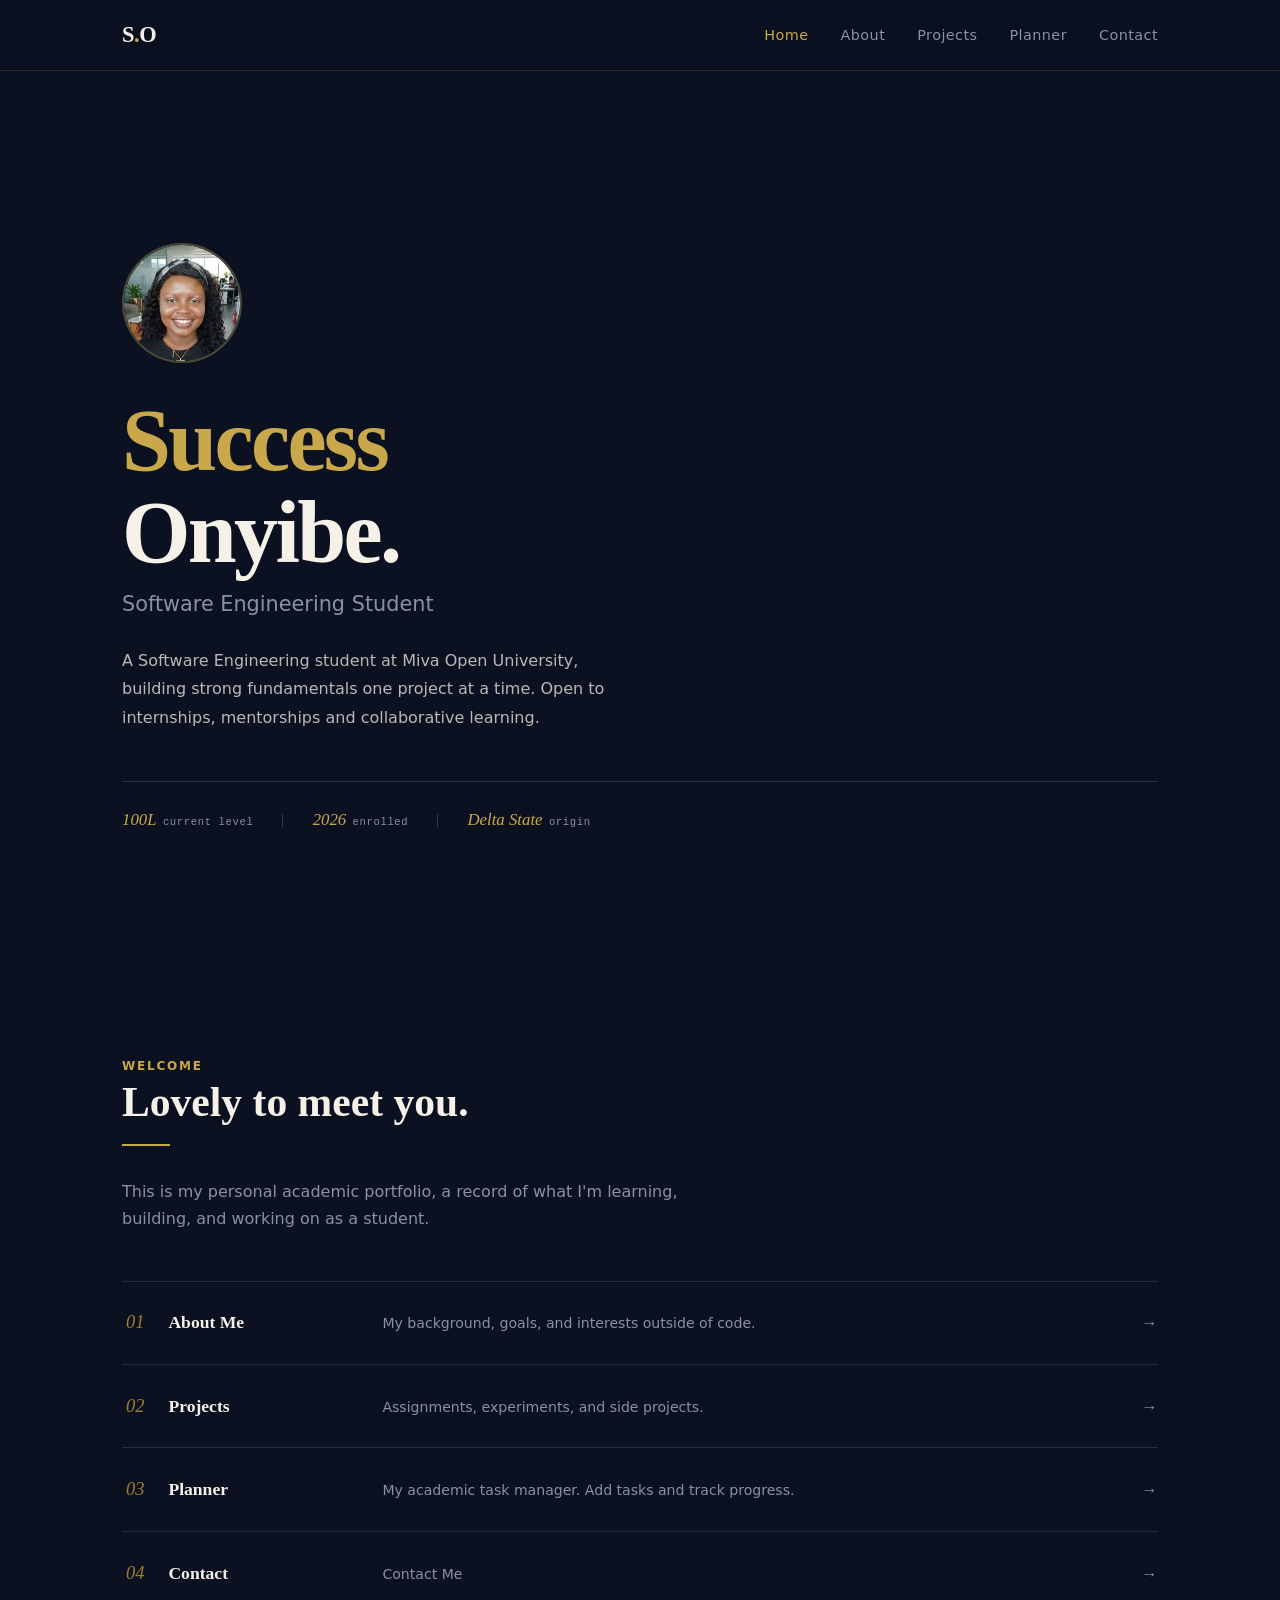
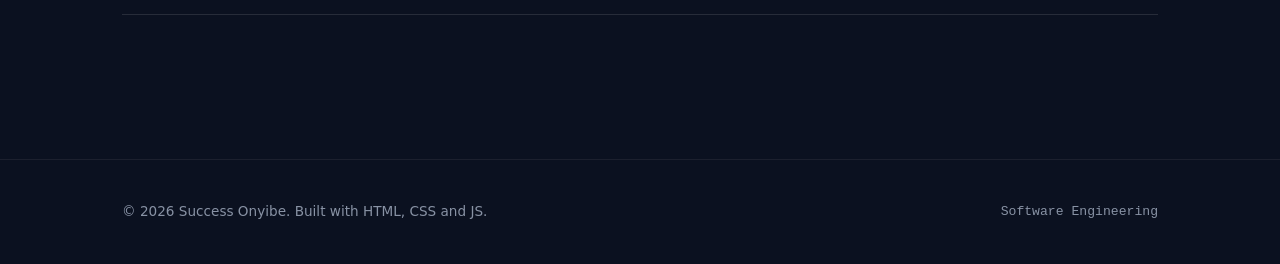
==== commit 65160edc: "Added floating up dots animations" ====
--- a/index.html
+++ b/index.html
@@ -8,6 +8,7 @@
   <link rel="stylesheet" href="style.css" />
 </head>
 <body>
+  <div class="particle-bg" id="particle-container"></div>
   <header>
     <nav>
       <a href="index.html" class="nav-logo">S<span>.</span>O</a>
--- a/style.css
+++ b/style.css
@@ -1219,3 +1219,43 @@
     transition-duration: 0.01ms !important;
   }
 }
+
+/* ==========================================================================
+   Ambient Background Particles Setup
+   ========================================================================== */
+
+/* The outer container spans the entire viewport fixed behind everything */
+.particle-bg {
+  position: fixed;
+  inset: 0;
+  pointer-events: none; /* Allows user clicks to pass right through to buttons/links */
+  z-index: -1;          /* Sits comfortably behind your main grid layout and cards */
+  overflow: hidden;
+}
+
+/* Base styles shared by all dynamically created particle elements */
+.particle-bg span {
+  position: absolute;
+  background: rgba(201, 168, 76, 0.25); /* Uses your --gold palette with subtle opacity */
+  border-radius: 50%;
+  bottom: -20px;                       /* Starts just beneath the viewable screen edge */
+  animation: floatUp linear infinite;
+}
+
+/* The core movement animation engine */
+@keyframes floatUp {
+  0% {
+    transform: translateY(0) translateX(0);
+    opacity: 0;
+  }
+  15% {
+    opacity: 0.6; /* Gently fades into view as it floats upward */
+  }
+  85% {
+    opacity: 0.6;
+  }
+  100% {
+    transform: translateY(-105vh) translateX(50px); /* Travels past the top of the viewport with a slight drift */
+    opacity: 0; /* Fades out smoothly at the end of its life cycle */
+  }
+}
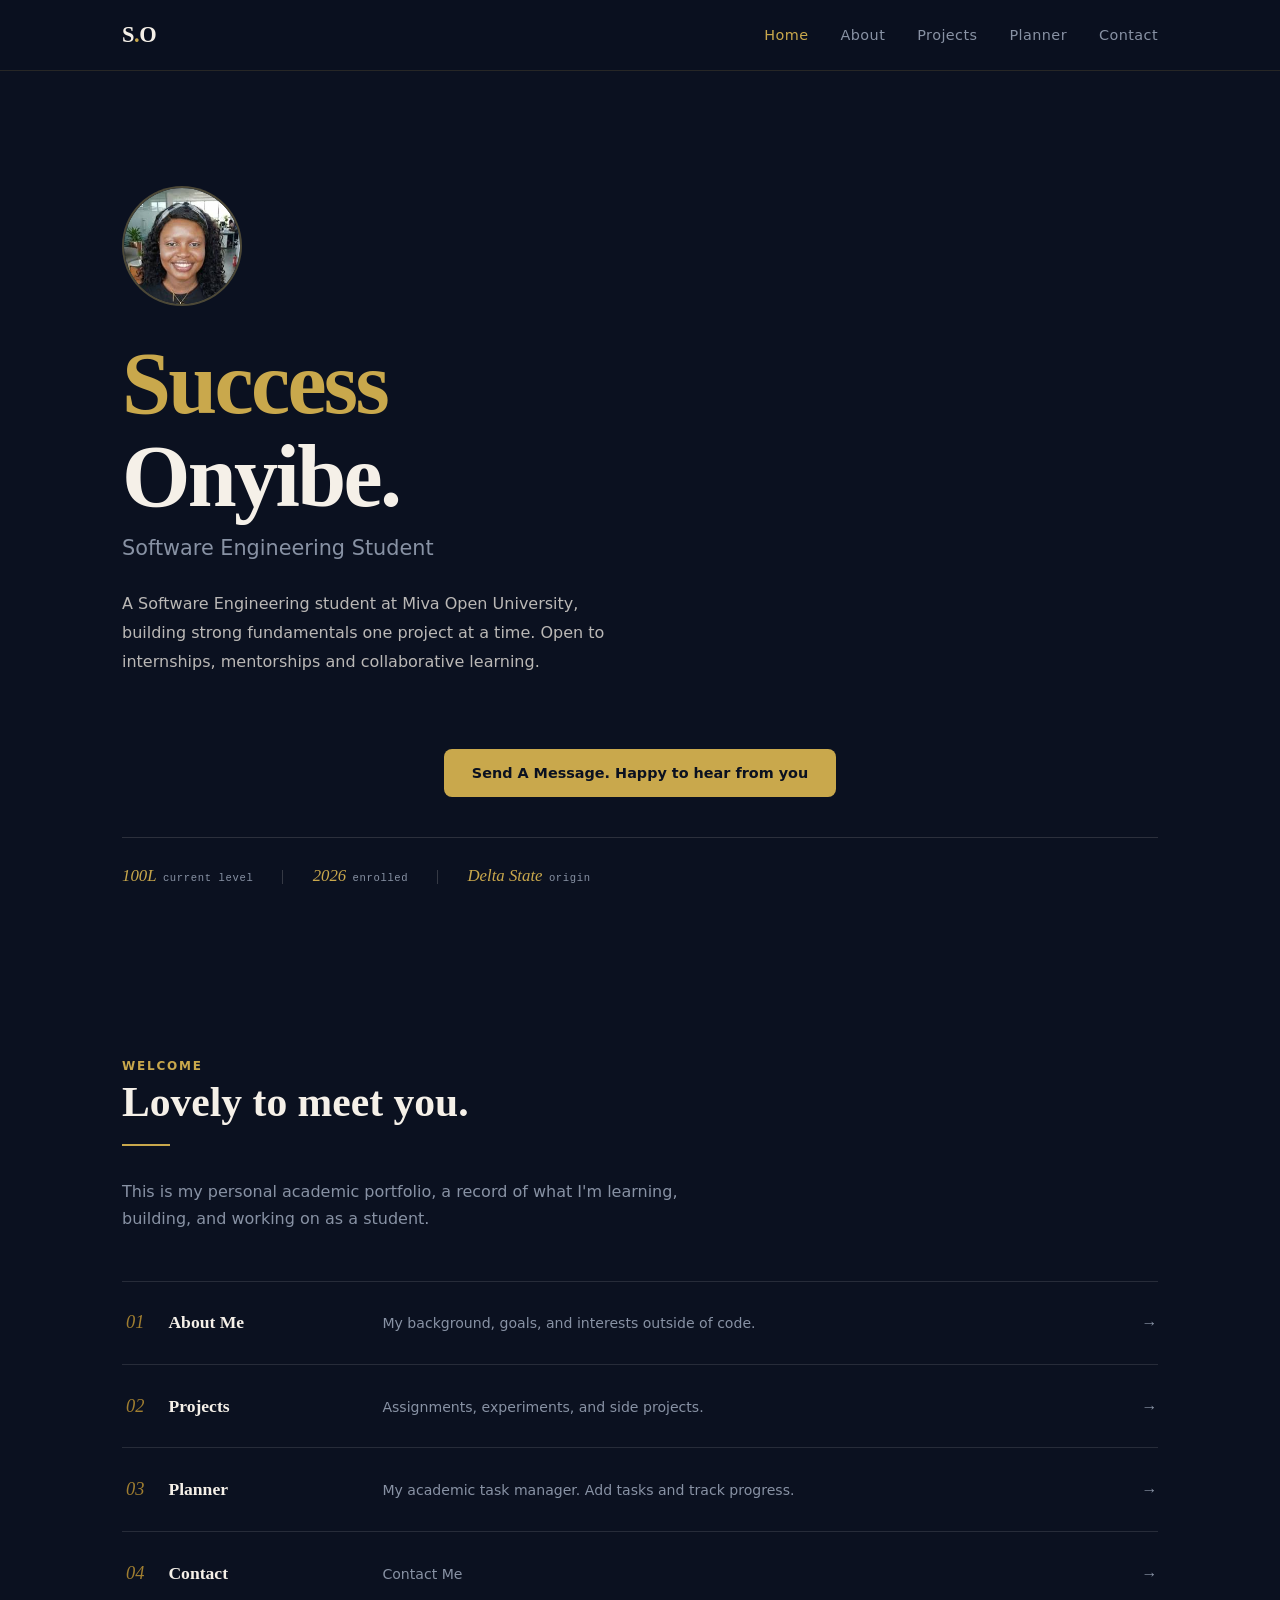
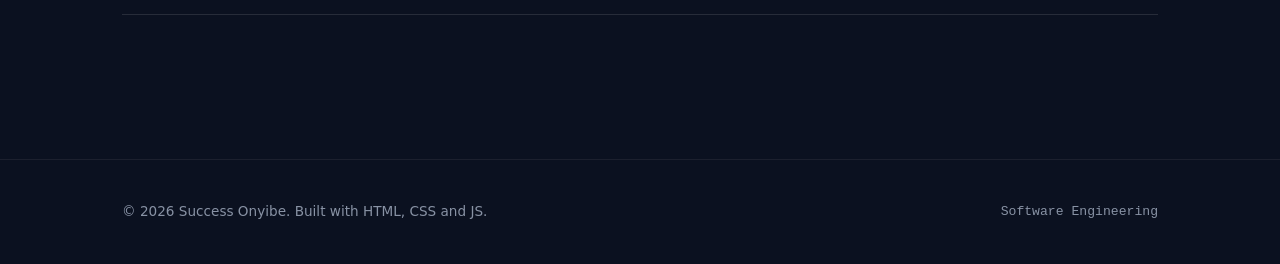
==== commit ee05af62: "Added a contact button to homepage and editted some files" ====
--- a/index.html
+++ b/index.html
@@ -42,6 +42,10 @@
         A Software Engineering student at Miva Open University, building strong fundamentals one project at a time. 
         Open to internships, mentorships and collaborative learning.
       </p>
+
+    <div class="hero-cta-wrap">
+  <a href="contact.html" class="btn btn-primary">Send A Message. Happy to hear from you</a>
+</div>
 
       <div class="hero-actions">
         <a href="projects.html" class="btn btn-primary">My Projects</a>
--- a/style.css
+++ b/style.css
@@ -1220,42 +1220,44 @@
   }
 }
 
-/* ==========================================================================
-   Ambient Background Particles Setup
-   ========================================================================== */
-
-/* The outer container spans the entire viewport fixed behind everything */
+
+/* Ambient Background Particle Animation */
 .particle-bg {
   position: fixed;
   inset: 0;
   pointer-events: none; /* Allows user clicks to pass right through to buttons/links */
-  z-index: -1;          /* Sits comfortably behind your main grid layout and cards */
+  z-index: -1;
   overflow: hidden;
 }
 
-/* Base styles shared by all dynamically created particle elements */
+
 .particle-bg span {
   position: absolute;
-  background: rgba(201, 168, 76, 0.25); /* Uses your --gold palette with subtle opacity */
+  background: rgba(201, 168, 76, 0.25);
   border-radius: 50%;
-  bottom: -20px;                       /* Starts just beneath the viewable screen edge */
+  bottom: -20px;
   animation: floatUp linear infinite;
 }
 
-/* The core movement animation engine */
 @keyframes floatUp {
   0% {
     transform: translateY(0) translateX(0);
     opacity: 0;
   }
   15% {
-    opacity: 0.6; /* Gently fades into view as it floats upward */
+    opacity: 0.7; /* Gently fades into view as it floats upward */
   }
   85% {
     opacity: 0.6;
   }
   100% {
-    transform: translateY(-105vh) translateX(50px); /* Travels past the top of the viewport with a slight drift */
-    opacity: 0; /* Fades out smoothly at the end of its life cycle */
-  }
+    transform: translateY(-105vh) translateX(50px); /* Travels past the top of the viewport*/
+    opacity: 0; /* Fades out at the end*/
+  }
+}
+/* Centered wrapper for the Hero section */
+.hero-cta-wrap {
+  margin-top: 2rem;
+  margin-bottom: 2rem;
+  text-align: center;
 }
